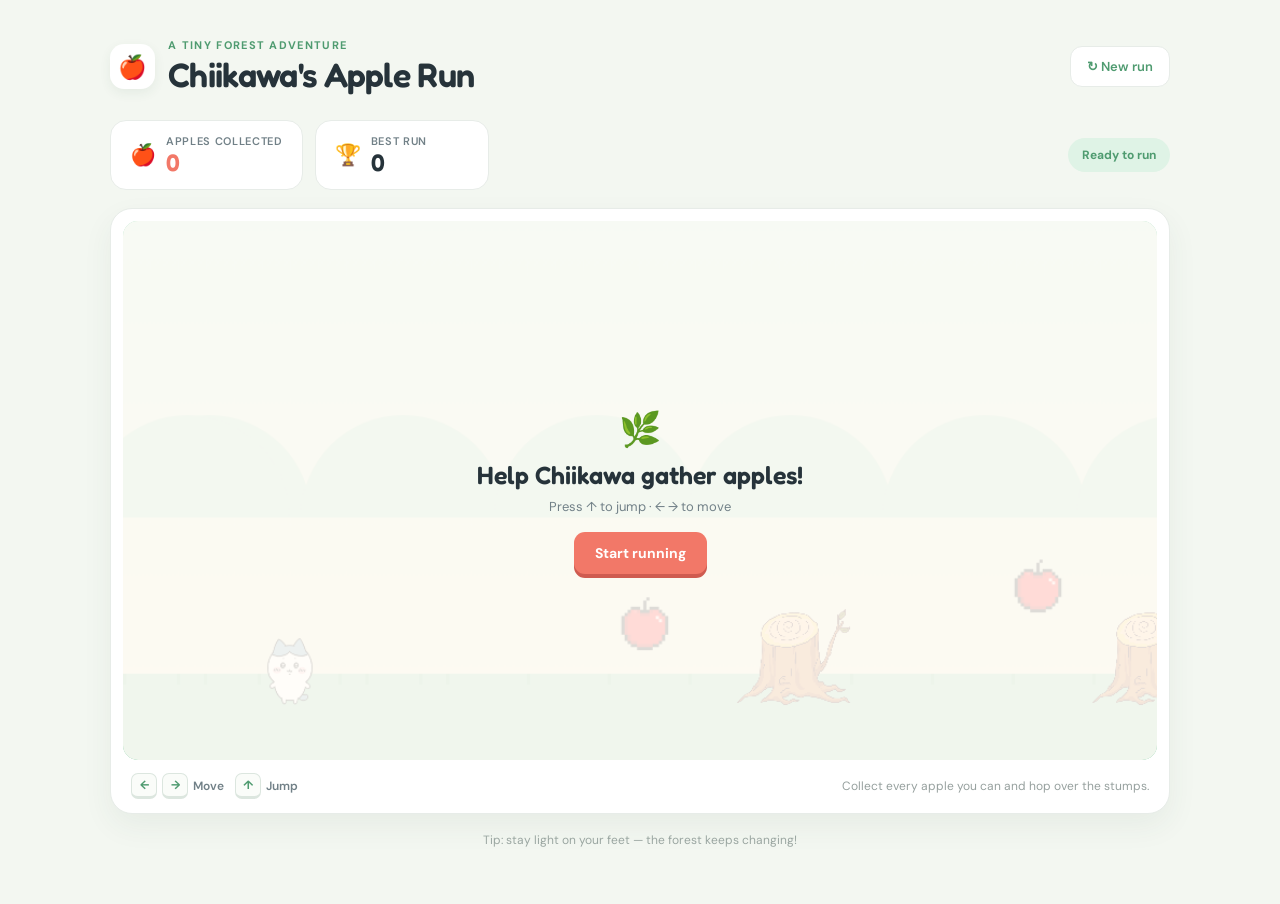
==== docs/chiikawa-apple-run/index.html @ c42e5363 "fix: fix mobile" ====
<!doctype html>
<html lang="en">
<head>
  <meta charset="utf-8" />
  <meta name="viewport" content="width=device-width,initial-scale=1" />
  <title>Chiikawa's Apple Run</title>
  <link rel="stylesheet" href="styles.css" />
</head>
<body>
  <main class="game-shell">
    <header class="topbar">
      <div class="brand"><span class="brand-mark">🍎</span><div><p class="eyebrow">A tiny forest adventure</p><h1>Chiikawa's Apple Run</h1></div></div>
      <button class="reset-button" id="reset-button" type="button">↻ New run</button>
    </header>

    <section class="scoreboard" aria-label="Game score">
      <div class="score-card apples"><span class="stat-icon">🍎</span><div><span class="stat-label">Apples collected</span><strong id="apple-count">0</strong></div></div>
      <div class="score-card"><span class="stat-icon">🏆</span><div><span class="stat-label">Best run</span><strong id="best-score">0</strong></div></div>
      <div class="status-pill" id="status">Ready to run</div>
    </section>

    <section class="game-card">
      <div class="canvas-wrap"><canvas id="game" width="960" height="500" aria-label="Chiikawa apple jumping game"></canvas><div class="game-message" id="game-message"><span class="message-emoji">🌿</span><strong>Help Chiikawa gather apples!</strong><span>Press ↑ to jump · ← → to move</span><button id="start-button" type="button">Start running</button></div><div class="mobile-controls" aria-label="Mobile movement controls"><button id="mobile-left" type="button" aria-label="Move left">←</button><button id="mobile-right" type="button" aria-label="Move right">→</button></div></div>
      <div class="controls"><div class="key-guide"><span class="key">←</span><span class="key">→</span><span>Move</span></div><div class="key-guide"><span class="key">↑</span><span>Jump</span></div><span class="hint">Collect every apple you can and hop over the stumps.</span><span class="mobile-hint">Use the big arrows to move · tap center to jump</span></div>
    </section>
    <p class="footer-note">Tip: stay light on your feet — the forest keeps changing!</p>
  </main>
  <script src="app.js"></script>
</body>
</html>
---- docs/chiikawa-apple-run/styles.css ----
@import url('https://fonts.googleapis.com/css2?family=DM+Sans:wght@400;500;600;700&family=Fredoka:wght@500;600&display=swap');
:root{--ink:#26333a;--muted:#718087;--cream:#fffdf8;--mint:#dff3e6;--green:#4f9b70;--coral:#f27868;--line:#e7ece8}*{box-sizing:border-box}body{margin:0;min-height:100vh;background:#f3f7f1;color:var(--ink);font-family:'DM Sans',sans-serif;display:flex;justify-content:center;padding:38px 18px}.game-shell{width:min(1060px,100%)}.topbar{display:flex;align-items:center;justify-content:space-between;margin-bottom:25px}.brand{display:flex;gap:13px;align-items:center}.brand-mark{width:45px;height:45px;border-radius:14px;background:#fff;display:grid;place-items:center;font-size:23px;box-shadow:0 4px 12px #2e4e3812}.eyebrow{color:var(--green);font-size:11px;font-weight:700;letter-spacing:.12em;text-transform:uppercase;margin:0 0 2px}h1{font:600 clamp(25px,4vw,34px) 'Fredoka',sans-serif;letter-spacing:-.02em;margin:0}.reset-button{border:1px solid var(--line);background:#fff;color:var(--green);font:600 13px 'DM Sans';border-radius:12px;padding:11px 16px;cursor:pointer}.reset-button:hover{background:var(--mint)}.scoreboard{display:flex;gap:12px;align-items:stretch;margin-bottom:18px}.score-card{background:#fff;border:1px solid var(--line);border-radius:16px;padding:13px 19px;display:flex;align-items:center;gap:10px;min-width:174px}.stat-icon{font-size:21px}.stat-label{display:block;color:var(--muted);font-size:11px;font-weight:600;text-transform:uppercase;letter-spacing:.06em}.score-card strong{font:600 24px 'Fredoka';display:block;line-height:1.1;margin-top:2px}.apples strong{color:var(--coral)}.status-pill{margin-left:auto;align-self:center;color:var(--green);background:var(--mint);border-radius:30px;padding:9px 14px;font-size:12px;font-weight:700}.game-card{background:#fff;border:1px solid var(--line);border-radius:22px;padding:12px;box-shadow:0 12px 30px #304c3810}.canvas-wrap{position:relative;border-radius:15px;overflow:hidden;background:#bfe4d0}.canvas-wrap canvas{display:block;width:100%;height:auto}.game-message{position:absolute;inset:0;display:flex;flex-direction:column;align-items:center;justify-content:center;gap:8px;background:#fffdf8dd;text-align:center}.game-message.hidden{display:none}.message-emoji{font-size:34px}.game-message strong{font:600 25px 'Fredoka'}.game-message span:not(.message-emoji){font-size:13px;color:var(--muted)}.game-message button{margin-top:9px;border:0;background:var(--coral);color:#fff;font:700 14px 'DM Sans';padding:12px 21px;border-radius:11px;cursor:pointer;box-shadow:0 4px 0 #cf5b50}.game-message button:active{transform:translateY(2px);box-shadow:0 2px 0 #cf5b50}.controls{display:flex;align-items:center;gap:11px;padding:13px 8px 2px}.key-guide{display:flex;gap:5px;align-items:center;color:var(--muted);font-size:12px;font-weight:600}.key{display:inline-grid;place-items:center;width:26px;height:26px;border:1px solid #dce6df;border-bottom-width:3px;border-radius:7px;background:#fafcf9;color:var(--green);font-weight:700}.hint{margin-left:auto;font-size:12px;color:#96a09e}.footer-note{text-align:center;color:#9aa6a1;font-size:12px;margin:18px 0}.shake{animation:shake .28s ease}@keyframes shake{25%{transform:translateX(-5px)}75%{transform:translateX(5px)}}@media(max-width:600px){body{padding:20px 10px}.scoreboard{flex-wrap:wrap}.score-card{flex:1;min-width:135px;padding:11px}.status-pill{order:3;margin-left:0;width:100%;text-align:center}.controls{flex-wrap:wrap}.hint{width:100%;margin:3px 0 0}.game-message strong{font-size:21px}}
/* Mobile play surface */
.canvas-wrap canvas{touch-action:none}.mobile-hint{display:none}
@media (max-width:600px){body{overscroll-behavior:none}.mobile-hint{display:block;width:100%;margin-top:2px;color:var(--green);font-size:12px;font-weight:600}.hint{width:100%;margin:3px 0 0}.controls{flex-wrap:wrap}}
@media (max-width:600px){.canvas-wrap{height:min(78vh,760px);min-height:500px}.canvas-wrap canvas{width:100%;height:100%}}
@media (max-width:600px){.canvas-wrap{width:min(100%,520px);height:auto;min-height:0;aspect-ratio:2 / 3;margin-inline:auto}.canvas-wrap canvas{width:100%;height:100%}}
/* Mobile-first defaults: portrait playfield and touch guidance. */
body{padding:20px 10px;overscroll-behavior:none}.canvas-wrap{width:min(100%,520px);height:auto;min-height:0;aspect-ratio:2 / 3;margin-inline:auto}.canvas-wrap canvas{width:100%;height:100%;touch-action:none}.mobile-hint{display:block;width:100%;margin-top:2px;color:var(--green);font-size:12px;font-weight:600}.hint{width:100%;margin:3px 0 0}.controls{flex-wrap:wrap}
@media (min-width:601px){body{padding:38px 18px;overscroll-behavior:auto}.canvas-wrap{width:auto;height:auto;min-height:0;aspect-ratio:auto;margin-inline:0}.canvas-wrap canvas{width:100%;height:auto}.mobile-hint{display:none}.hint{width:auto;margin:0 0 0 auto}.controls{flex-wrap:nowrap}}
@media (min-width:601px) and (max-aspect-ratio:1 / 1){body{padding:28px 22px}.game-shell{width:min(760px,100%)}.canvas-wrap{width:100%;height:auto;aspect-ratio:2 / 3;margin-inline:auto}.canvas-wrap canvas{width:100%;height:100%}.mobile-hint{display:block}.hint{width:100%;margin:3px 0 0}.controls{flex-wrap:wrap}}
.mobile-controls{display:none;position:absolute;right:18px;bottom:18px;z-index:2;gap:12px}.mobile-controls button{width:68px;height:68px;border:2px solid #fff;background:#ffffffed;color:var(--green);border-radius:18px;box-shadow:0 5px 0 #4f9b7040;font:700 32px 'DM Sans';line-height:1;cursor:pointer;touch-action:none;-webkit-tap-highlight-color:transparent}.mobile-controls button:active{background:var(--mint);transform:translateY(3px);box-shadow:0 2px 0 #4f9b7040}
@media (max-width:600px), (min-width:601px) and (max-aspect-ratio:1 / 1){.mobile-controls{display:flex}}
@media (max-width:600px), (min-width:601px) and (max-aspect-ratio:1 / 1){.canvas-wrap{aspect-ratio:3 / 5}}
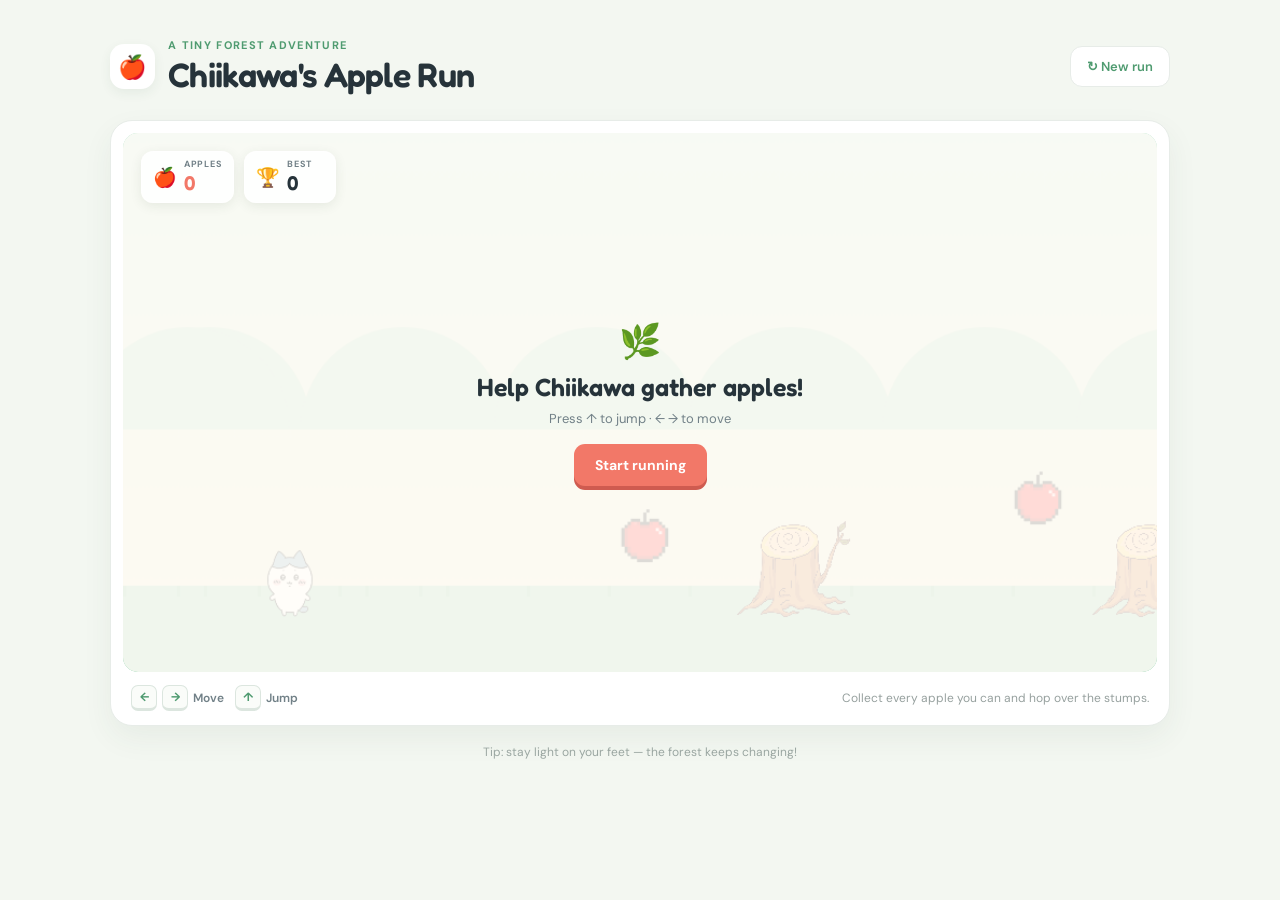
==== commit f945be8d: "fix: fix apples" ====
--- a/docs/chiikawa-apple-run/index.html
+++ b/docs/chiikawa-apple-run/index.html
@@ -13,15 +13,9 @@
       <button class="reset-button" id="reset-button" type="button">↻ New run</button>
     </header>
 
-    <section class="scoreboard" aria-label="Game score">
-      <div class="score-card apples"><span class="stat-icon">🍎</span><div><span class="stat-label">Apples collected</span><strong id="apple-count">0</strong></div></div>
-      <div class="score-card"><span class="stat-icon">🏆</span><div><span class="stat-label">Best run</span><strong id="best-score">0</strong></div></div>
-      <div class="status-pill" id="status">Ready to run</div>
-    </section>
-
     <section class="game-card">
-      <div class="canvas-wrap"><canvas id="game" width="960" height="500" aria-label="Chiikawa apple jumping game"></canvas><div class="game-message" id="game-message"><span class="message-emoji">🌿</span><strong>Help Chiikawa gather apples!</strong><span>Press ↑ to jump · ← → to move</span><button id="start-button" type="button">Start running</button></div><div class="mobile-controls" aria-label="Mobile movement controls"><button id="mobile-left" type="button" aria-label="Move left">←</button><button id="mobile-right" type="button" aria-label="Move right">→</button></div></div>
-      <div class="controls"><div class="key-guide"><span class="key">←</span><span class="key">→</span><span>Move</span></div><div class="key-guide"><span class="key">↑</span><span>Jump</span></div><span class="hint">Collect every apple you can and hop over the stumps.</span><span class="mobile-hint">Use the big arrows to move · tap center to jump</span></div>
+      <div class="canvas-wrap"><canvas id="game" width="960" height="500" aria-label="Chiikawa apple jumping game"></canvas><div class="canvas-hud" aria-label="Game score"><div class="hud-stat"><span>🍎</span><div><small>Apples</small><strong id="apple-count">0</strong></div></div><div class="hud-stat"><span>🏆</span><div><small>Best</small><strong id="best-score">0</strong></div></div></div><div class="game-message" id="game-message"><span class="message-emoji">🌿</span><strong>Help Chiikawa gather apples!</strong><span>Press ↑ to jump · ← → to move</span><button id="start-button" type="button">Start running</button></div><div class="mobile-controls" aria-label="Mobile movement controls"><button id="mobile-left" type="button" aria-label="Move left">←</button><button id="mobile-right" type="button" aria-label="Move right">→</button></div></div>
+      <div class="controls"><div class="key-guide"><span class="key">←</span><span class="key">→</span><span>Move</span></div><div class="key-guide"><span class="key">↑</span><span>Jump</span></div><span class="hint">Collect every apple you can and hop over the stumps.</span><span class="mobile-hint">Use the big arrows to move · tap anywhere to jump</span></div>
     </section>
     <p class="footer-note">Tip: stay light on your feet — the forest keeps changing!</p>
   </main>
--- a/docs/chiikawa-apple-run/styles.css
+++ b/docs/chiikawa-apple-run/styles.css
@@ -10,5 +10,6 @@
 @media (min-width:601px){body{padding:38px 18px;overscroll-behavior:auto}.canvas-wrap{width:auto;height:auto;min-height:0;aspect-ratio:auto;margin-inline:0}.canvas-wrap canvas{width:100%;height:auto}.mobile-hint{display:none}.hint{width:auto;margin:0 0 0 auto}.controls{flex-wrap:nowrap}}
 @media (min-width:601px) and (max-aspect-ratio:1 / 1){body{padding:28px 22px}.game-shell{width:min(760px,100%)}.canvas-wrap{width:100%;height:auto;aspect-ratio:2 / 3;margin-inline:auto}.canvas-wrap canvas{width:100%;height:100%}.mobile-hint{display:block}.hint{width:100%;margin:3px 0 0}.controls{flex-wrap:wrap}}
 .mobile-controls{display:none;position:absolute;right:18px;bottom:18px;z-index:2;gap:12px}.mobile-controls button{width:68px;height:68px;border:2px solid #fff;background:#ffffffed;color:var(--green);border-radius:18px;box-shadow:0 5px 0 #4f9b7040;font:700 32px 'DM Sans';line-height:1;cursor:pointer;touch-action:none;-webkit-tap-highlight-color:transparent}.mobile-controls button:active{background:var(--mint);transform:translateY(3px);box-shadow:0 2px 0 #4f9b7040}
+.canvas-hud{position:absolute;top:18px;left:18px;z-index:3;display:flex;gap:10px}.hud-stat{display:flex;align-items:center;gap:7px;min-width:92px;padding:8px 11px;border:1px solid #ffffffcc;border-radius:12px;background:#ffffffd9;box-shadow:0 3px 12px #304c3818}.hud-stat>span{font-size:19px}.hud-stat small{display:block;color:var(--muted);font-size:9px;font-weight:700;letter-spacing:.08em;text-transform:uppercase;line-height:1}.hud-stat strong{display:block;color:var(--ink);font:600 20px 'Fredoka';line-height:1.1;margin-top:3px}.hud-stat:first-child strong{color:var(--coral)}
 @media (max-width:600px), (min-width:601px) and (max-aspect-ratio:1 / 1){.mobile-controls{display:flex}}
 @media (max-width:600px), (min-width:601px) and (max-aspect-ratio:1 / 1){.canvas-wrap{aspect-ratio:3 / 5}}
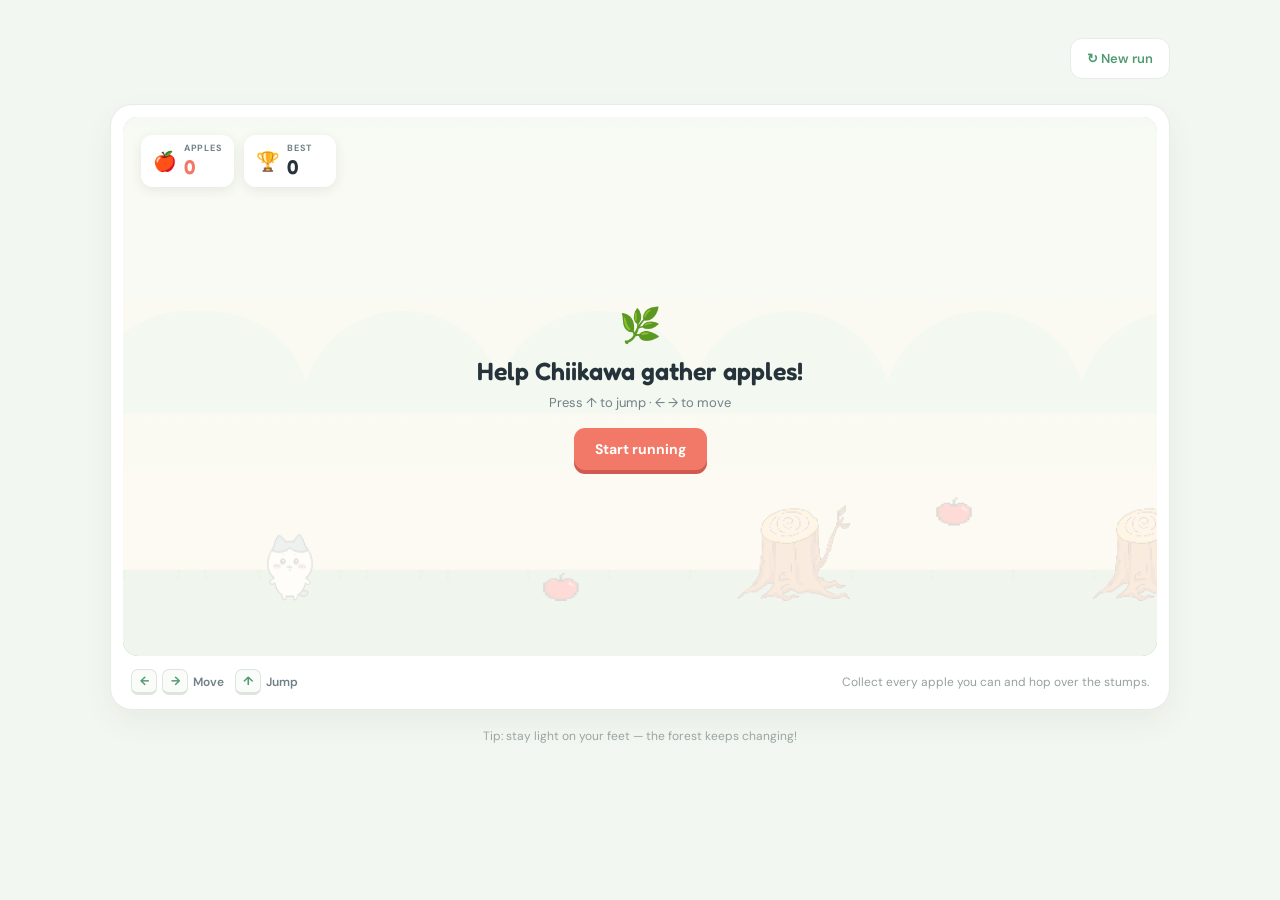
==== commit d971d962: "fix: fix" ====
--- a/docs/chiikawa-apple-run/index.html
+++ b/docs/chiikawa-apple-run/index.html
@@ -9,7 +9,6 @@
 <body>
   <main class="game-shell">
     <header class="topbar">
-      <div class="brand"><span class="brand-mark">🍎</span><div><p class="eyebrow">A tiny forest adventure</p><h1>Chiikawa's Apple Run</h1></div></div>
       <button class="reset-button" id="reset-button" type="button">↻ New run</button>
     </header>
 
--- a/docs/chiikawa-apple-run/styles.css
+++ b/docs/chiikawa-apple-run/styles.css
@@ -13,3 +13,4 @@
 .canvas-hud{position:absolute;top:18px;left:18px;z-index:3;display:flex;gap:10px}.hud-stat{display:flex;align-items:center;gap:7px;min-width:92px;padding:8px 11px;border:1px solid #ffffffcc;border-radius:12px;background:#ffffffd9;box-shadow:0 3px 12px #304c3818}.hud-stat>span{font-size:19px}.hud-stat small{display:block;color:var(--muted);font-size:9px;font-weight:700;letter-spacing:.08em;text-transform:uppercase;line-height:1}.hud-stat strong{display:block;color:var(--ink);font:600 20px 'Fredoka';line-height:1.1;margin-top:3px}.hud-stat:first-child strong{color:var(--coral)}
 @media (max-width:600px), (min-width:601px) and (max-aspect-ratio:1 / 1){.mobile-controls{display:flex}}
 @media (max-width:600px), (min-width:601px) and (max-aspect-ratio:1 / 1){.canvas-wrap{aspect-ratio:3 / 5}}
+.topbar{justify-content:flex-end}
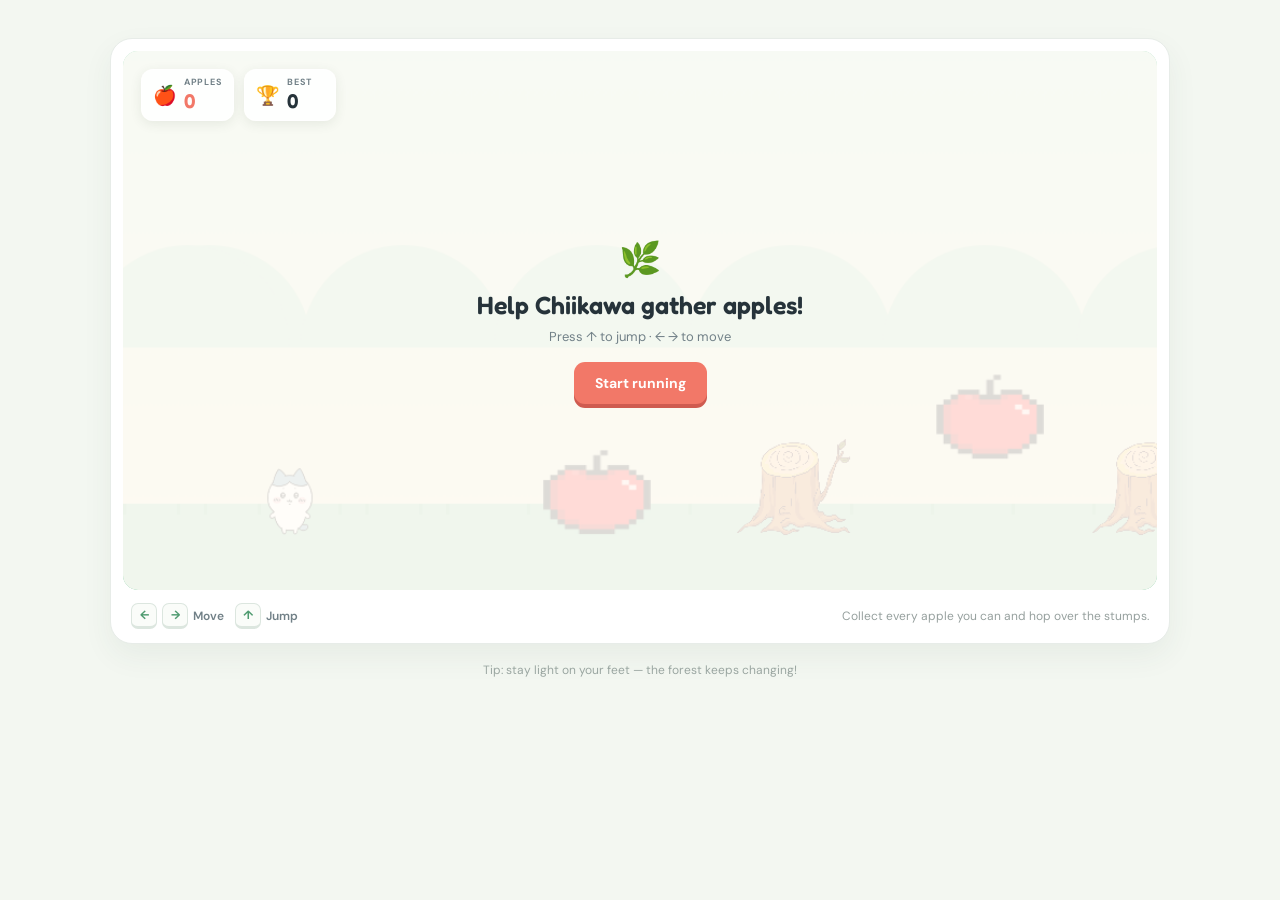
==== commit ec232da5: "fix: fix apples" ====
--- a/docs/chiikawa-apple-run/index.html
+++ b/docs/chiikawa-apple-run/index.html
@@ -8,10 +8,6 @@
 </head>
 <body>
   <main class="game-shell">
-    <header class="topbar">
-      <button class="reset-button" id="reset-button" type="button">↻ New run</button>
-    </header>
-
     <section class="game-card">
       <div class="canvas-wrap"><canvas id="game" width="960" height="500" aria-label="Chiikawa apple jumping game"></canvas><div class="canvas-hud" aria-label="Game score"><div class="hud-stat"><span>🍎</span><div><small>Apples</small><strong id="apple-count">0</strong></div></div><div class="hud-stat"><span>🏆</span><div><small>Best</small><strong id="best-score">0</strong></div></div></div><div class="game-message" id="game-message"><span class="message-emoji">🌿</span><strong>Help Chiikawa gather apples!</strong><span>Press ↑ to jump · ← → to move</span><button id="start-button" type="button">Start running</button></div><div class="mobile-controls" aria-label="Mobile movement controls"><button id="mobile-left" type="button" aria-label="Move left">←</button><button id="mobile-right" type="button" aria-label="Move right">→</button></div></div>
       <div class="controls"><div class="key-guide"><span class="key">←</span><span class="key">→</span><span>Move</span></div><div class="key-guide"><span class="key">↑</span><span>Jump</span></div><span class="hint">Collect every apple you can and hop over the stumps.</span><span class="mobile-hint">Use the big arrows to move · tap anywhere to jump</span></div>
--- a/docs/chiikawa-apple-run/styles.css
+++ b/docs/chiikawa-apple-run/styles.css
@@ -9,8 +9,7 @@
 body{padding:20px 10px;overscroll-behavior:none}.canvas-wrap{width:min(100%,520px);height:auto;min-height:0;aspect-ratio:2 / 3;margin-inline:auto}.canvas-wrap canvas{width:100%;height:100%;touch-action:none}.mobile-hint{display:block;width:100%;margin-top:2px;color:var(--green);font-size:12px;font-weight:600}.hint{width:100%;margin:3px 0 0}.controls{flex-wrap:wrap}
 @media (min-width:601px){body{padding:38px 18px;overscroll-behavior:auto}.canvas-wrap{width:auto;height:auto;min-height:0;aspect-ratio:auto;margin-inline:0}.canvas-wrap canvas{width:100%;height:auto}.mobile-hint{display:none}.hint{width:auto;margin:0 0 0 auto}.controls{flex-wrap:nowrap}}
 @media (min-width:601px) and (max-aspect-ratio:1 / 1){body{padding:28px 22px}.game-shell{width:min(760px,100%)}.canvas-wrap{width:100%;height:auto;aspect-ratio:2 / 3;margin-inline:auto}.canvas-wrap canvas{width:100%;height:100%}.mobile-hint{display:block}.hint{width:100%;margin:3px 0 0}.controls{flex-wrap:wrap}}
-.mobile-controls{display:none;position:absolute;right:18px;bottom:18px;z-index:2;gap:12px}.mobile-controls button{width:68px;height:68px;border:2px solid #fff;background:#ffffffed;color:var(--green);border-radius:18px;box-shadow:0 5px 0 #4f9b7040;font:700 32px 'DM Sans';line-height:1;cursor:pointer;touch-action:none;-webkit-tap-highlight-color:transparent}.mobile-controls button:active{background:var(--mint);transform:translateY(3px);box-shadow:0 2px 0 #4f9b7040}
+.mobile-controls{display:none;position:absolute;right:18px;top:50%;transform:translateY(-50%);z-index:2;gap:12px}.mobile-controls button{width:68px;height:68px;border:2px solid #fff;background:#ffffffed;color:var(--green);border-radius:18px;box-shadow:0 5px 0 #4f9b7040;font:700 32px 'DM Sans';line-height:1;cursor:pointer;touch-action:none;-webkit-tap-highlight-color:transparent}.mobile-controls button:active{background:var(--mint);transform:translateY(calc(-50% + 3px));box-shadow:0 2px 0 #4f9b7040}
 .canvas-hud{position:absolute;top:18px;left:18px;z-index:3;display:flex;gap:10px}.hud-stat{display:flex;align-items:center;gap:7px;min-width:92px;padding:8px 11px;border:1px solid #ffffffcc;border-radius:12px;background:#ffffffd9;box-shadow:0 3px 12px #304c3818}.hud-stat>span{font-size:19px}.hud-stat small{display:block;color:var(--muted);font-size:9px;font-weight:700;letter-spacing:.08em;text-transform:uppercase;line-height:1}.hud-stat strong{display:block;color:var(--ink);font:600 20px 'Fredoka';line-height:1.1;margin-top:3px}.hud-stat:first-child strong{color:var(--coral)}
 @media (max-width:600px), (min-width:601px) and (max-aspect-ratio:1 / 1){.mobile-controls{display:flex}}
 @media (max-width:600px), (min-width:601px) and (max-aspect-ratio:1 / 1){.canvas-wrap{aspect-ratio:3 / 5}}
-.topbar{justify-content:flex-end}
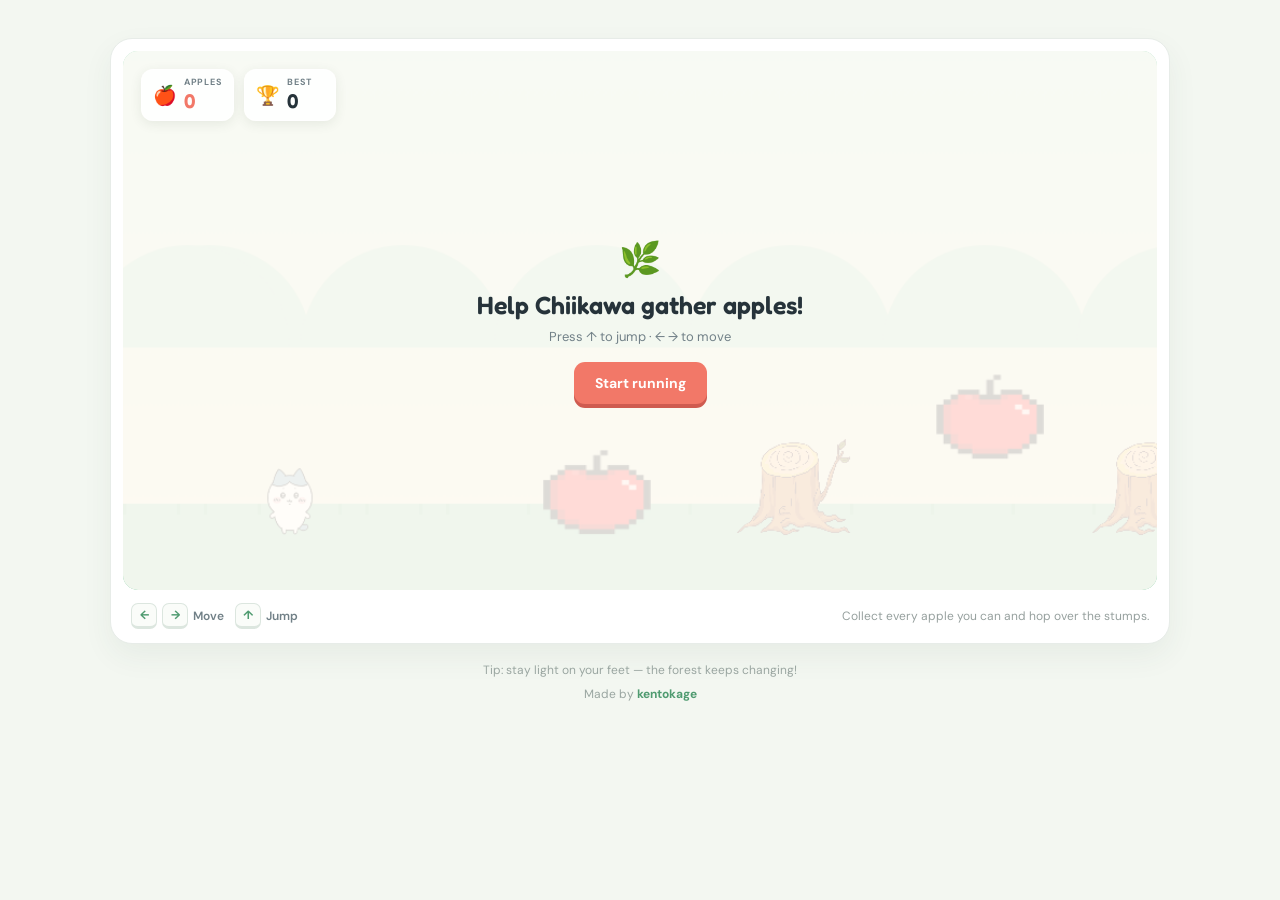
==== commit 7aa5783b: "fix: fix everything" ====
--- a/docs/chiikawa-apple-run/index.html
+++ b/docs/chiikawa-apple-run/index.html
@@ -9,10 +9,10 @@
 <body>
   <main class="game-shell">
     <section class="game-card">
-      <div class="canvas-wrap"><canvas id="game" width="960" height="500" aria-label="Chiikawa apple jumping game"></canvas><div class="canvas-hud" aria-label="Game score"><div class="hud-stat"><span>🍎</span><div><small>Apples</small><strong id="apple-count">0</strong></div></div><div class="hud-stat"><span>🏆</span><div><small>Best</small><strong id="best-score">0</strong></div></div></div><div class="game-message" id="game-message"><span class="message-emoji">🌿</span><strong>Help Chiikawa gather apples!</strong><span>Press ↑ to jump · ← → to move</span><button id="start-button" type="button">Start running</button></div><div class="mobile-controls" aria-label="Mobile movement controls"><button id="mobile-left" type="button" aria-label="Move left">←</button><button id="mobile-right" type="button" aria-label="Move right">→</button></div></div>
+      <div class="canvas-wrap"><canvas id="game" width="960" height="500" aria-label="Chiikawa apple jumping game"></canvas><div class="canvas-hud" aria-label="Game score"><div class="hud-stat"><span>🍎</span><div><small>Apples</small><strong id="apple-count">0</strong></div></div><div class="hud-stat"><span>🏆</span><div><small>Best</small><strong id="best-score">0</strong></div></div></div><button class="fullscreen-button" id="fullscreen-button" type="button" aria-label="Enter fullscreen">⛶</button><div class="game-message" id="game-message"><span class="message-emoji">🌿</span><strong>Help Chiikawa gather apples!</strong><span>Press ↑ to jump · ← → to move</span><button id="start-button" type="button">Start running</button></div><div class="mobile-controls" aria-label="Mobile movement controls"><button id="mobile-left" type="button" aria-label="Move left">←</button><button id="mobile-right" type="button" aria-label="Move right">→</button></div></div>
       <div class="controls"><div class="key-guide"><span class="key">←</span><span class="key">→</span><span>Move</span></div><div class="key-guide"><span class="key">↑</span><span>Jump</span></div><span class="hint">Collect every apple you can and hop over the stumps.</span><span class="mobile-hint">Use the big arrows to move · tap anywhere to jump</span></div>
     </section>
-    <p class="footer-note">Tip: stay light on your feet — the forest keeps changing!</p>
+    <p class="footer-note">Tip: stay light on your feet — the forest keeps changing!<br><span class="credit">Made by <a href="http://github.com/kentokage" target="_blank" rel="noopener noreferrer">kentokage</a></span></p>
   </main>
   <script src="app.js"></script>
 </body>
--- a/docs/chiikawa-apple-run/styles.css
+++ b/docs/chiikawa-apple-run/styles.css
@@ -9,7 +9,11 @@
 body{padding:20px 10px;overscroll-behavior:none}.canvas-wrap{width:min(100%,520px);height:auto;min-height:0;aspect-ratio:2 / 3;margin-inline:auto}.canvas-wrap canvas{width:100%;height:100%;touch-action:none}.mobile-hint{display:block;width:100%;margin-top:2px;color:var(--green);font-size:12px;font-weight:600}.hint{width:100%;margin:3px 0 0}.controls{flex-wrap:wrap}
 @media (min-width:601px){body{padding:38px 18px;overscroll-behavior:auto}.canvas-wrap{width:auto;height:auto;min-height:0;aspect-ratio:auto;margin-inline:0}.canvas-wrap canvas{width:100%;height:auto}.mobile-hint{display:none}.hint{width:auto;margin:0 0 0 auto}.controls{flex-wrap:nowrap}}
 @media (min-width:601px) and (max-aspect-ratio:1 / 1){body{padding:28px 22px}.game-shell{width:min(760px,100%)}.canvas-wrap{width:100%;height:auto;aspect-ratio:2 / 3;margin-inline:auto}.canvas-wrap canvas{width:100%;height:100%}.mobile-hint{display:block}.hint{width:100%;margin:3px 0 0}.controls{flex-wrap:wrap}}
-.mobile-controls{display:none;position:absolute;right:18px;top:50%;transform:translateY(-50%);z-index:2;gap:12px}.mobile-controls button{width:68px;height:68px;border:2px solid #fff;background:#ffffffed;color:var(--green);border-radius:18px;box-shadow:0 5px 0 #4f9b7040;font:700 32px 'DM Sans';line-height:1;cursor:pointer;touch-action:none;-webkit-tap-highlight-color:transparent}.mobile-controls button:active{background:var(--mint);transform:translateY(calc(-50% + 3px));box-shadow:0 2px 0 #4f9b7040}
+.mobile-controls{display:none;position:absolute;right:18px;bottom:18px;z-index:2;gap:12px}.mobile-controls button{width:68px;height:68px;border:2px solid #fff;background:#ffffffed;color:var(--green);border-radius:18px;box-shadow:0 5px 0 #4f9b7040;font:700 32px 'DM Sans';line-height:1;cursor:pointer;touch-action:none;-webkit-tap-highlight-color:transparent}.mobile-controls button:active{background:var(--mint);transform:translateY(3px);box-shadow:0 2px 0 #4f9b7040}
 .canvas-hud{position:absolute;top:18px;left:18px;z-index:3;display:flex;gap:10px}.hud-stat{display:flex;align-items:center;gap:7px;min-width:92px;padding:8px 11px;border:1px solid #ffffffcc;border-radius:12px;background:#ffffffd9;box-shadow:0 3px 12px #304c3818}.hud-stat>span{font-size:19px}.hud-stat small{display:block;color:var(--muted);font-size:9px;font-weight:700;letter-spacing:.08em;text-transform:uppercase;line-height:1}.hud-stat strong{display:block;color:var(--ink);font:600 20px 'Fredoka';line-height:1.1;margin-top:3px}.hud-stat:first-child strong{color:var(--coral)}
+.fullscreen-button{display:none;position:absolute;top:18px;right:18px;z-index:4;width:42px;height:42px;border:1px solid #ffffffcc;border-radius:12px;background:#ffffffd9;color:var(--green);font:700 24px 'DM Sans';line-height:1;cursor:pointer;touch-action:manipulation}
 @media (max-width:600px), (min-width:601px) and (max-aspect-ratio:1 / 1){.mobile-controls{display:flex}}
 @media (max-width:600px), (min-width:601px) and (max-aspect-ratio:1 / 1){.canvas-wrap{aspect-ratio:3 / 5}}
+@media (max-width:600px), (min-width:601px) and (max-aspect-ratio:1 / 1){.fullscreen-button{display:block}}
+.canvas-wrap:fullscreen{width:100vw;height:100dvh;aspect-ratio:auto;border-radius:0;display:flex;align-items:center;justify-content:center;background:#bfe4d0}.canvas-wrap:fullscreen canvas{width:min(100vw,calc(100dvh * 3 / 5));height:min(100dvh,calc(100vw * 5 / 3));flex:none}.canvas-wrap:fullscreen .game-message{inset:0}
+.credit{display:inline-block;margin-top:8px}.credit a{color:var(--green);font-weight:700;text-decoration:none}.credit a:hover{text-decoration:underline}
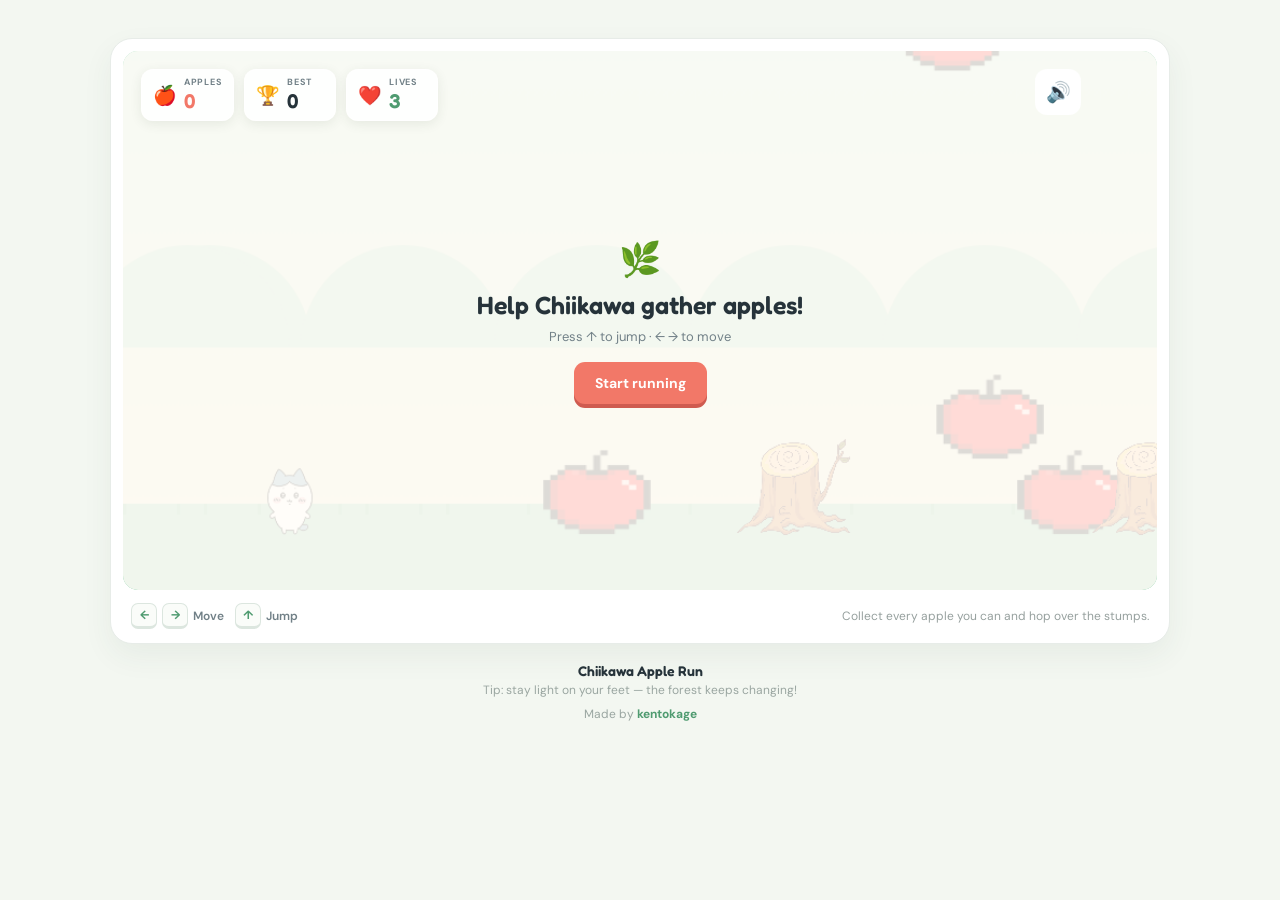
==== commit 3db897a3: "fix: so many fixes" ====
--- a/docs/chiikawa-apple-run/index.html
+++ b/docs/chiikawa-apple-run/index.html
@@ -9,10 +9,10 @@
 <body>
   <main class="game-shell">
     <section class="game-card">
-      <div class="canvas-wrap"><canvas id="game" width="960" height="500" aria-label="Chiikawa apple jumping game"></canvas><div class="canvas-hud" aria-label="Game score"><div class="hud-stat"><span>🍎</span><div><small>Apples</small><strong id="apple-count">0</strong></div></div><div class="hud-stat"><span>🏆</span><div><small>Best</small><strong id="best-score">0</strong></div></div></div><button class="fullscreen-button" id="fullscreen-button" type="button" aria-label="Enter fullscreen">⛶</button><div class="game-message" id="game-message"><span class="message-emoji">🌿</span><strong>Help Chiikawa gather apples!</strong><span>Press ↑ to jump · ← → to move</span><button id="start-button" type="button">Start running</button></div><div class="mobile-controls" aria-label="Mobile movement controls"><button id="mobile-left" type="button" aria-label="Move left">←</button><button id="mobile-right" type="button" aria-label="Move right">→</button></div></div>
+      <div class="canvas-wrap"><canvas id="game" width="960" height="500" aria-label="Chiikawa apple jumping game"></canvas><audio id="game-music" src="assets/game-music.mp3" preload="auto"></audio><audio id="lose-sfx" src="assets/lose-sfx.mp3" preload="auto"></audio><audio id="hit-sfx" src="assets/hit-sfx.mp3" preload="auto"></audio><audio id="pickup-sfx" src="assets/pickup-sfx.mp3" preload="auto"></audio><audio id="jump-sfx" src="assets/jump-sfx.mp3" preload="auto"></audio><audio id="code-sfx" src="assets/code-sfx.mp3" preload="auto"></audio><div class="canvas-hud" aria-label="Game score"><div class="hud-stat"><span>🍎</span><div><small>Apples</small><strong id="apple-count">0</strong></div></div><div class="hud-stat"><span>🏆</span><div><small>Best</small><strong id="best-score">0</strong></div></div><div class="hud-stat lives-stat"><span>❤️</span><div><small>Lives</small><strong id="lives-count">3</strong></div></div></div><button class="music-button" id="music-button" type="button" aria-label="Mute music">🔊</button><button class="fullscreen-button" id="fullscreen-button" type="button" aria-label="Enter fullscreen">⛶</button><div class="game-message" id="game-message"><span class="message-emoji">🌿</span><strong>Help Chiikawa gather apples!</strong><span>Press ↑ to jump · ← → to move</span><button id="start-button" type="button">Start running</button></div><div class="mobile-controls" aria-label="Mobile movement controls"><button id="mobile-left" type="button" aria-label="Move left">←</button><button id="mobile-right" type="button" aria-label="Move right">→</button></div></div>
       <div class="controls"><div class="key-guide"><span class="key">←</span><span class="key">→</span><span>Move</span></div><div class="key-guide"><span class="key">↑</span><span>Jump</span></div><span class="hint">Collect every apple you can and hop over the stumps.</span><span class="mobile-hint">Use the big arrows to move · tap anywhere to jump</span></div>
     </section>
-    <p class="footer-note">Tip: stay light on your feet — the forest keeps changing!<br><span class="credit">Made by <a href="http://github.com/kentokage" target="_blank" rel="noopener noreferrer">kentokage</a></span></p>
+    <p class="footer-note"><span class="game-name">Chiikawa Apple Run</span><br>Tip: stay light on your feet — the forest keeps changing!<br><span class="credit">Made by <a href="http://github.com/kentokage" target="_blank" rel="noopener noreferrer">kentokage</a></span></p>
   </main>
   <script src="app.js"></script>
 </body>
--- a/docs/chiikawa-apple-run/styles.css
+++ b/docs/chiikawa-apple-run/styles.css
@@ -9,11 +9,16 @@
 body{padding:20px 10px;overscroll-behavior:none}.canvas-wrap{width:min(100%,520px);height:auto;min-height:0;aspect-ratio:2 / 3;margin-inline:auto}.canvas-wrap canvas{width:100%;height:100%;touch-action:none}.mobile-hint{display:block;width:100%;margin-top:2px;color:var(--green);font-size:12px;font-weight:600}.hint{width:100%;margin:3px 0 0}.controls{flex-wrap:wrap}
 @media (min-width:601px){body{padding:38px 18px;overscroll-behavior:auto}.canvas-wrap{width:auto;height:auto;min-height:0;aspect-ratio:auto;margin-inline:0}.canvas-wrap canvas{width:100%;height:auto}.mobile-hint{display:none}.hint{width:auto;margin:0 0 0 auto}.controls{flex-wrap:nowrap}}
 @media (min-width:601px) and (max-aspect-ratio:1 / 1){body{padding:28px 22px}.game-shell{width:min(760px,100%)}.canvas-wrap{width:100%;height:auto;aspect-ratio:2 / 3;margin-inline:auto}.canvas-wrap canvas{width:100%;height:100%}.mobile-hint{display:block}.hint{width:100%;margin:3px 0 0}.controls{flex-wrap:wrap}}
-.mobile-controls{display:none;position:absolute;right:18px;bottom:18px;z-index:2;gap:12px}.mobile-controls button{width:68px;height:68px;border:2px solid #fff;background:#ffffffed;color:var(--green);border-radius:18px;box-shadow:0 5px 0 #4f9b7040;font:700 32px 'DM Sans';line-height:1;cursor:pointer;touch-action:none;-webkit-tap-highlight-color:transparent}.mobile-controls button:active{background:var(--mint);transform:translateY(3px);box-shadow:0 2px 0 #4f9b7040}
+.mobile-controls{display:none;position:absolute;right:18px;bottom:78px;z-index:2;gap:12px}.mobile-controls button{width:68px;height:68px;border:2px solid #fff;background:#ffffffed;color:var(--green);border-radius:18px;box-shadow:0 5px 0 #4f9b7040;font:700 32px 'DM Sans';line-height:1;cursor:pointer;touch-action:none;user-select:none;-webkit-user-select:none;-webkit-touch-callout:none;-webkit-user-drag:none;-webkit-tap-highlight-color:transparent}.mobile-controls button:active{background:var(--mint);transform:translateY(3px);box-shadow:0 2px 0 #4f9b7040}
 .canvas-hud{position:absolute;top:18px;left:18px;z-index:3;display:flex;gap:10px}.hud-stat{display:flex;align-items:center;gap:7px;min-width:92px;padding:8px 11px;border:1px solid #ffffffcc;border-radius:12px;background:#ffffffd9;box-shadow:0 3px 12px #304c3818}.hud-stat>span{font-size:19px}.hud-stat small{display:block;color:var(--muted);font-size:9px;font-weight:700;letter-spacing:.08em;text-transform:uppercase;line-height:1}.hud-stat strong{display:block;color:var(--ink);font:600 20px 'Fredoka';line-height:1.1;margin-top:3px}.hud-stat:first-child strong{color:var(--coral)}
-.fullscreen-button{display:none;position:absolute;top:18px;right:18px;z-index:4;width:42px;height:42px;border:1px solid #ffffffcc;border-radius:12px;background:#ffffffd9;color:var(--green);font:700 24px 'DM Sans';line-height:1;cursor:pointer;touch-action:manipulation}
+.lives-stat strong{color:var(--green)}
+.fullscreen-button{display:grid;place-items:center;position:absolute;top:18px;right:18px;z-index:4;width:46px;height:46px;border:1px solid #ffffffcc;border-radius:12px;background:#ffffffed;color:var(--green);font:700 24px 'DM Sans';line-height:1;cursor:pointer;touch-action:manipulation;-webkit-tap-highlight-color:transparent}
+.music-button{display:grid;place-items:center;position:absolute;top:18px;right:76px;z-index:4;width:46px;height:46px;border:1px solid #ffffffcc;border-radius:12px;background:#ffffffed;font-size:20px;line-height:1;cursor:pointer;touch-action:manipulation;-webkit-tap-highlight-color:transparent}
+@media (min-width:601px) and (min-aspect-ratio:1 / 1){.fullscreen-button{display:none}}
 @media (max-width:600px), (min-width:601px) and (max-aspect-ratio:1 / 1){.mobile-controls{display:flex}}
 @media (max-width:600px), (min-width:601px) and (max-aspect-ratio:1 / 1){.canvas-wrap{aspect-ratio:3 / 5}}
-@media (max-width:600px), (min-width:601px) and (max-aspect-ratio:1 / 1){.fullscreen-button{display:block}}
+@media (max-width:600px), (min-width:601px) and (max-aspect-ratio:1 / 1){.fullscreen-button{display:grid}}
 .canvas-wrap:fullscreen{width:100vw;height:100dvh;aspect-ratio:auto;border-radius:0;display:flex;align-items:center;justify-content:center;background:#bfe4d0}.canvas-wrap:fullscreen canvas{width:min(100vw,calc(100dvh * 3 / 5));height:min(100dvh,calc(100vw * 5 / 3));flex:none}.canvas-wrap:fullscreen .game-message{inset:0}
+.game-fullscreen{position:fixed;inset:0;width:100%;height:100%;padding:0;overflow:hidden;background:#bfe4d0;z-index:20}.game-fullscreen .game-shell{width:100%;height:100%}.game-fullscreen .game-card{width:100%;height:100%;padding:0;border:0;border-radius:0}.game-fullscreen .canvas-wrap{width:100vw;height:100dvh;aspect-ratio:auto;border-radius:0;display:flex;align-items:center;justify-content:center}.game-fullscreen .canvas-wrap canvas{width:min(100vw,calc(100dvh * 3 / 5));height:min(100dvh,calc(100vw * 5 / 3));flex:none}.game-fullscreen .controls,.game-fullscreen .credit{display:none}
 .credit{display:inline-block;margin-top:8px}.credit a{color:var(--green);font-weight:700;text-decoration:none}.credit a:hover{text-decoration:underline}
+.game-name{display:inline-block;color:var(--ink);font:600 14px 'Fredoka',sans-serif;margin-bottom:3px}
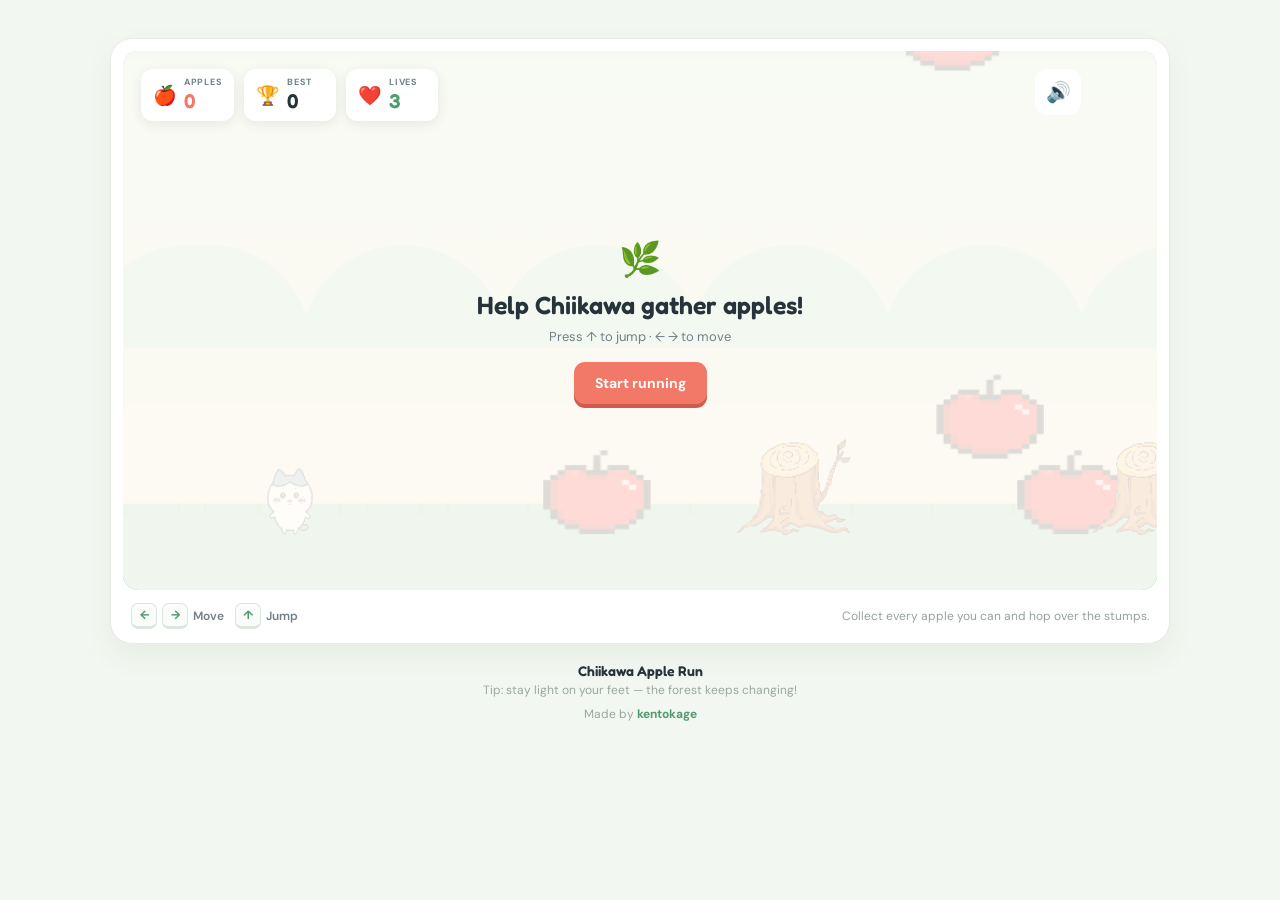
==== commit ff158584: "fix: fix" ====
--- a/docs/chiikawa-apple-run/index.html
+++ b/docs/chiikawa-apple-run/index.html
@@ -9,7 +9,7 @@
 <body>
   <main class="game-shell">
     <section class="game-card">
-      <div class="canvas-wrap"><canvas id="game" width="960" height="500" aria-label="Chiikawa apple jumping game"></canvas><audio id="game-music" src="assets/game-music.mp3" preload="auto"></audio><audio id="lose-sfx" src="assets/lose-sfx.mp3" preload="auto"></audio><audio id="hit-sfx" src="assets/hit-sfx.mp3" preload="auto"></audio><audio id="pickup-sfx" src="assets/pickup-sfx.mp3" preload="auto"></audio><audio id="jump-sfx" src="assets/jump-sfx.mp3" preload="auto"></audio><audio id="code-sfx" src="assets/code-sfx.mp3" preload="auto"></audio><div class="canvas-hud" aria-label="Game score"><div class="hud-stat"><span>🍎</span><div><small>Apples</small><strong id="apple-count">0</strong></div></div><div class="hud-stat"><span>🏆</span><div><small>Best</small><strong id="best-score">0</strong></div></div><div class="hud-stat lives-stat"><span>❤️</span><div><small>Lives</small><strong id="lives-count">3</strong></div></div></div><button class="music-button" id="music-button" type="button" aria-label="Mute music">🔊</button><button class="fullscreen-button" id="fullscreen-button" type="button" aria-label="Enter fullscreen">⛶</button><div class="game-message" id="game-message"><span class="message-emoji">🌿</span><strong>Help Chiikawa gather apples!</strong><span>Press ↑ to jump · ← → to move</span><button id="start-button" type="button">Start running</button></div><div class="mobile-controls" aria-label="Mobile movement controls"><button id="mobile-left" type="button" aria-label="Move left">←</button><button id="mobile-right" type="button" aria-label="Move right">→</button></div></div>
+      <div class="canvas-wrap"><canvas id="game" width="960" height="500" aria-label="Chiikawa apple jumping game"></canvas><audio id="game-music" src="assets/game-music.mp3" preload="auto" playsinline></audio><audio id="lose-sfx" src="assets/lose-sfx.mp3" preload="auto"></audio><audio id="hit-sfx" src="assets/hit-sfx.mp3" preload="auto"></audio><audio id="pickup-sfx" src="assets/pickup-sfx.mp3" preload="auto"></audio><audio id="jump-sfx" src="assets/jump-sfx.mp3" preload="auto"></audio><audio id="code-sfx" src="assets/code-sfx.mp3" preload="auto"></audio><div class="canvas-hud" aria-label="Game score"><div class="hud-stat"><span>🍎</span><div><small>Apples</small><strong id="apple-count">0</strong></div></div><div class="hud-stat"><span>🏆</span><div><small>Best</small><strong id="best-score">0</strong></div></div><div class="hud-stat lives-stat"><span>❤️</span><div><small>Lives</small><strong id="lives-count">3</strong></div></div></div><button class="music-button" id="music-button" type="button" aria-label="Mute music">🔊</button><button class="fullscreen-button" id="fullscreen-button" type="button" aria-label="Enter fullscreen">⛶</button><div class="game-message" id="game-message"><span class="message-emoji">🌿</span><strong>Help Chiikawa gather apples!</strong><span>Press ↑ to jump · ← → to move</span><button id="start-button" type="button">Start running</button></div><div class="mobile-controls" aria-label="Mobile movement controls"><button id="mobile-left" type="button" aria-label="Move left">←</button><button id="mobile-right" type="button" aria-label="Move right">→</button></div></div>
       <div class="controls"><div class="key-guide"><span class="key">←</span><span class="key">→</span><span>Move</span></div><div class="key-guide"><span class="key">↑</span><span>Jump</span></div><span class="hint">Collect every apple you can and hop over the stumps.</span><span class="mobile-hint">Use the big arrows to move · tap anywhere to jump</span></div>
     </section>
     <p class="footer-note"><span class="game-name">Chiikawa Apple Run</span><br>Tip: stay light on your feet — the forest keeps changing!<br><span class="credit">Made by <a href="http://github.com/kentokage" target="_blank" rel="noopener noreferrer">kentokage</a></span></p>
--- a/docs/chiikawa-apple-run/styles.css
+++ b/docs/chiikawa-apple-run/styles.css
@@ -14,6 +14,8 @@
 .lives-stat strong{color:var(--green)}
 .fullscreen-button{display:grid;place-items:center;position:absolute;top:18px;right:18px;z-index:4;width:46px;height:46px;border:1px solid #ffffffcc;border-radius:12px;background:#ffffffed;color:var(--green);font:700 24px 'DM Sans';line-height:1;cursor:pointer;touch-action:manipulation;-webkit-tap-highlight-color:transparent}
 .music-button{display:grid;place-items:center;position:absolute;top:18px;right:76px;z-index:4;width:46px;height:46px;border:1px solid #ffffffcc;border-radius:12px;background:#ffffffed;font-size:20px;line-height:1;cursor:pointer;touch-action:manipulation;-webkit-tap-highlight-color:transparent}
+@media (max-width:600px), (min-width:601px) and (max-aspect-ratio:1 / 1){.music-button{top:72px;right:18px}}
+@media (max-width:600px), (min-width:601px) and (max-aspect-ratio:1 / 1){.canvas-hud{top:12px;left:12px;gap:5px}.hud-stat{min-width:0;padding:5px 7px;gap:4px}.hud-stat>span{font-size:15px}.hud-stat small{font-size:7px}.hud-stat strong{font-size:16px;margin-top:1px}}
 @media (min-width:601px) and (min-aspect-ratio:1 / 1){.fullscreen-button{display:none}}
 @media (max-width:600px), (min-width:601px) and (max-aspect-ratio:1 / 1){.mobile-controls{display:flex}}
 @media (max-width:600px), (min-width:601px) and (max-aspect-ratio:1 / 1){.canvas-wrap{aspect-ratio:3 / 5}}
